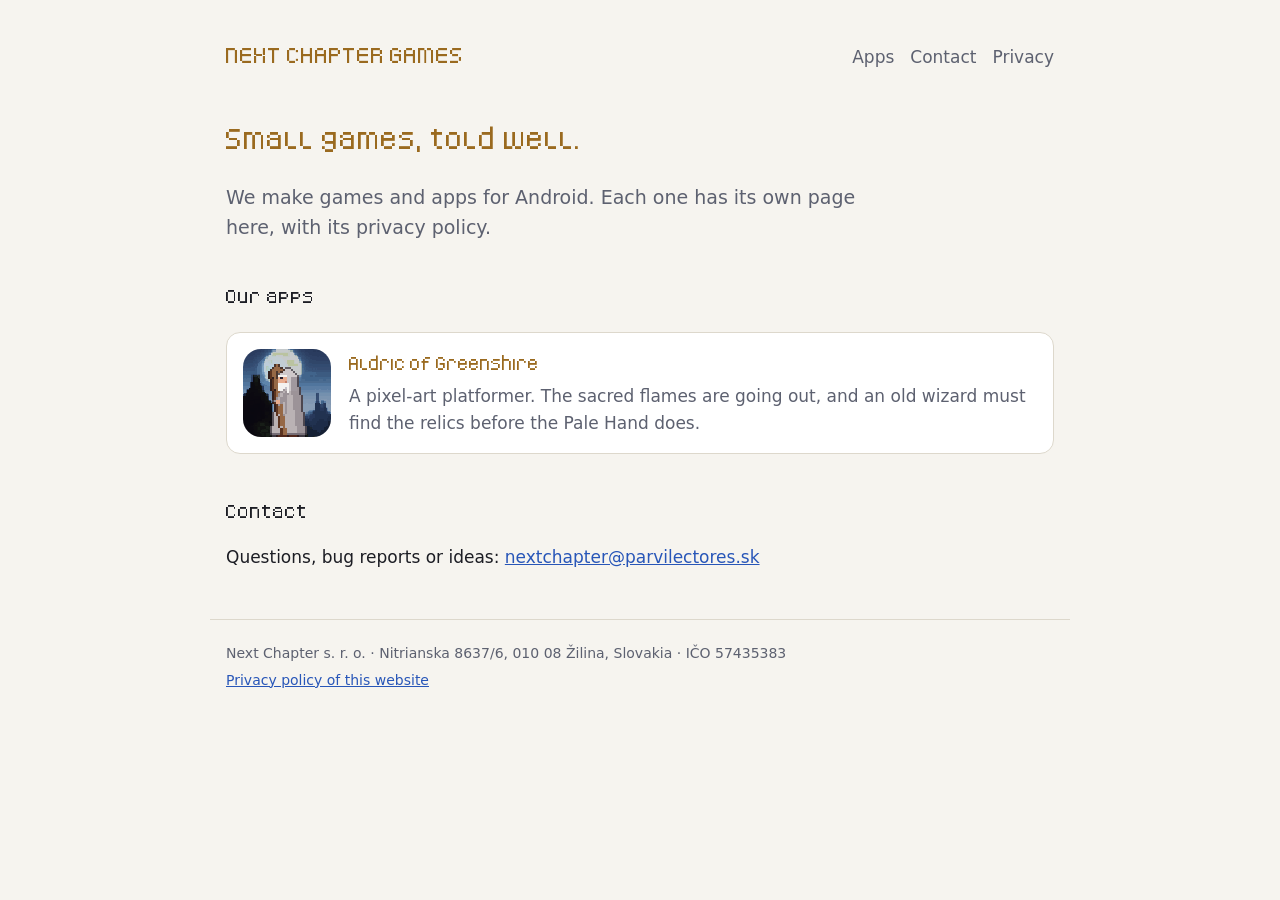
==== index.html @ 76d15826 "Company site with Aldric of Greenshire page and privacy policy Co-Authored-By: Claude Opus 5.5 <nore" ====
<!doctype html>
<html lang="en">
<head>
<meta charset="utf-8">
<meta name="viewport" content="width=device-width, initial-scale=1">
<title>Next Chapter Games</title>
<meta name="description" content="Small games and apps for Android by Next Chapter s. r. o., Žilina, Slovakia.">
<link rel="icon" href="aldric/icon.png">
<link rel="stylesheet" href="assets/site.css">
</head>
<body>
<header>
  <a class="brand" href="./">NEXT CHAPTER GAMES</a>
  <nav><a href="#apps">Apps</a><a href="#contact">Contact</a><a href="privacy.html">Privacy</a></nav>
</header>
<main>
  <h1>Small games, told well.</h1>
  <p class="lead">We make games and apps for Android. Each one has its own page here, with its privacy policy.</p>

  <h2 id="apps">Our apps</h2>
  <div class="apps">
    <a class="app" href="aldric/">
      <img src="aldric/icon.png" alt="Aldric of Greenshire icon">
      <div>
        <div class="name">Aldric of Greenshire</div>
        <p>A pixel-art platformer. The sacred flames are going out, and an old wizard must find the relics before the Pale Hand does.</p>
      </div>
    </a>
  </div>

  <h2 id="contact">Contact</h2>
  <p>Questions, bug reports or ideas: <a href="mailto:nextchapter@parvilectores.sk">nextchapter@parvilectores.sk</a></p>
</main>
<footer>
  <p>Next Chapter s. r. o. · Nitrianska 8637/6, 010 08 Žilina, Slovakia · IČO 57435383</p>
  <p><a href="privacy.html">Privacy policy of this website</a></p>
</footer>
</body>
</html>
---- assets/site.css ----
/* Next Chapter Games: one stylesheet for every page. */
@font-face { font-family: "Pixel"; src: url("pixel.ttf") format("truetype"); font-display: swap; }

:root {
  --bg: #0d0f1a;
  --panel: #161a2b;
  --line: #2a3150;
  --text: #e8eaf2;
  --dim: #9aa3c0;
  --gold: #d4a155;
  --link: #8fb8ff;
}
@media (prefers-color-scheme: light) {
  :root { --bg: #f6f4ef; --panel: #ffffff; --line: #ddd8cc; --text: #1c1d24; --dim: #5d6170; --gold: #9a6a1f; --link: #2856b8; }
}

* { box-sizing: border-box; }
body {
  margin: 0; background: var(--bg); color: var(--text);
  font: 17px/1.6 system-ui, -apple-system, "Segoe UI", Roboto, sans-serif;
}
a { color: var(--link); }
main, header, footer { max-width: 860px; margin: 0 auto; padding: 0 16px; }

header { display: flex; align-items: baseline; justify-content: space-between; gap: 12px; padding-top: 28px; padding-bottom: 20px; flex-wrap: wrap; }
.brand { font-family: "Pixel", monospace; font-size: 34px; color: var(--gold); text-decoration: none; letter-spacing: 1px; }
nav a { margin-left: 16px; color: var(--dim); text-decoration: none; }
nav a:hover { color: var(--text); }

h1, h2 { font-family: "Pixel", monospace; font-weight: normal; letter-spacing: 1px; line-height: 1.1; }
h1 { font-size: 44px; color: var(--gold); margin: 12px 0; }
h2 { font-size: 30px; margin: 36px 0 8px; }
h3 { margin: 24px 0 4px; font-size: 18px; }
.lead { font-size: 19px; color: var(--dim); max-width: 640px; }

.apps { display: grid; gap: 16px; margin: 20px 0 40px; }
.app { display: flex; gap: 18px; align-items: center; background: var(--panel); border: 1px solid var(--line); border-radius: 14px; padding: 16px; text-decoration: none; color: inherit; }
.app:hover { border-color: var(--gold); }
.app img { width: 88px; height: 88px; border-radius: 18px; image-rendering: pixelated; flex: none; }
.app .name { font-family: "Pixel", monospace; font-size: 28px; color: var(--gold); line-height: 1; }
.app p { margin: 6px 0 0; color: var(--dim); }

.banner { width: 100%; border-radius: 14px; image-rendering: pixelated; display: block; margin: 8px 0 20px; }
.badge { display: inline-block; padding: 8px 16px; border-radius: 10px; border: 1px solid var(--gold); color: var(--gold); text-decoration: none; font-weight: 600; }
.panel { background: var(--panel); border: 1px solid var(--line); border-radius: 14px; padding: 4px 22px 18px; margin: 20px 0; }
.meta { color: var(--dim); font-size: 15px; }
ul { padding-left: 22px; }
li { margin: 4px 0; }

footer { color: var(--dim); font-size: 14px; border-top: 1px solid var(--line); margin-top: 48px; padding-top: 18px; padding-bottom: 36px; }
footer p { margin: 4px 0; }

@media (max-width: 520px) {
  h1 { font-size: 36px; }
  .app { align-items: flex-start; }
  .app img { width: 64px; height: 64px; border-radius: 14px; }
  nav a { margin: 0 14px 0 0; }
}
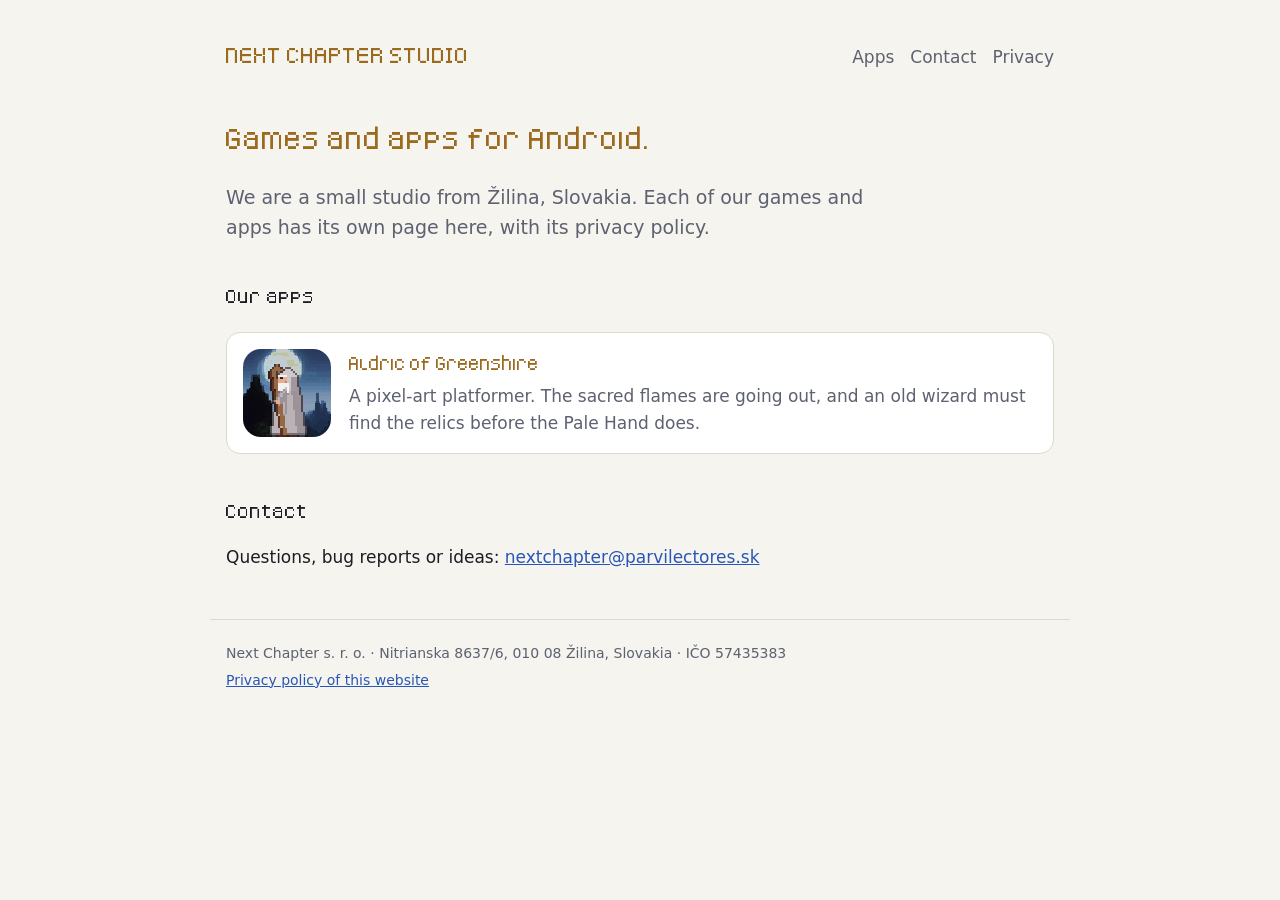
==== commit ccd7f73d: "Rename to Next Chapter Studio: games and apps Co-Authored-By: Claude Opus 5.5 <noreply@anthropic.com" ====
--- a/index.html
+++ b/index.html
@@ -3,19 +3,19 @@
 <head>
 <meta charset="utf-8">
 <meta name="viewport" content="width=device-width, initial-scale=1">
-<title>Next Chapter Games</title>
-<meta name="description" content="Small games and apps for Android by Next Chapter s. r. o., Žilina, Slovakia.">
+<title>Next Chapter Studio</title>
+<meta name="description" content="Games and apps for Android by Next Chapter s. r. o., Žilina, Slovakia.">
 <link rel="icon" href="aldric/icon.png">
 <link rel="stylesheet" href="assets/site.css">
 </head>
 <body>
 <header>
-  <a class="brand" href="./">NEXT CHAPTER GAMES</a>
+  <a class="brand" href="./">NEXT CHAPTER STUDIO</a>
   <nav><a href="#apps">Apps</a><a href="#contact">Contact</a><a href="privacy.html">Privacy</a></nav>
 </header>
 <main>
-  <h1>Small games, told well.</h1>
-  <p class="lead">We make games and apps for Android. Each one has its own page here, with its privacy policy.</p>
+  <h1>Games and apps for Android.</h1>
+  <p class="lead">We are a small studio from Žilina, Slovakia. Each of our games and apps has its own page here, with its privacy policy.</p>
 
   <h2 id="apps">Our apps</h2>
   <div class="apps">
--- a/assets/site.css
+++ b/assets/site.css
@@ -1,4 +1,4 @@
-/* Next Chapter Games: one stylesheet for every page. */
+/* Next Chapter Studio: one stylesheet for every page. */
 @font-face { font-family: "Pixel"; src: url("pixel.ttf") format("truetype"); font-display: swap; }
 
 :root {
